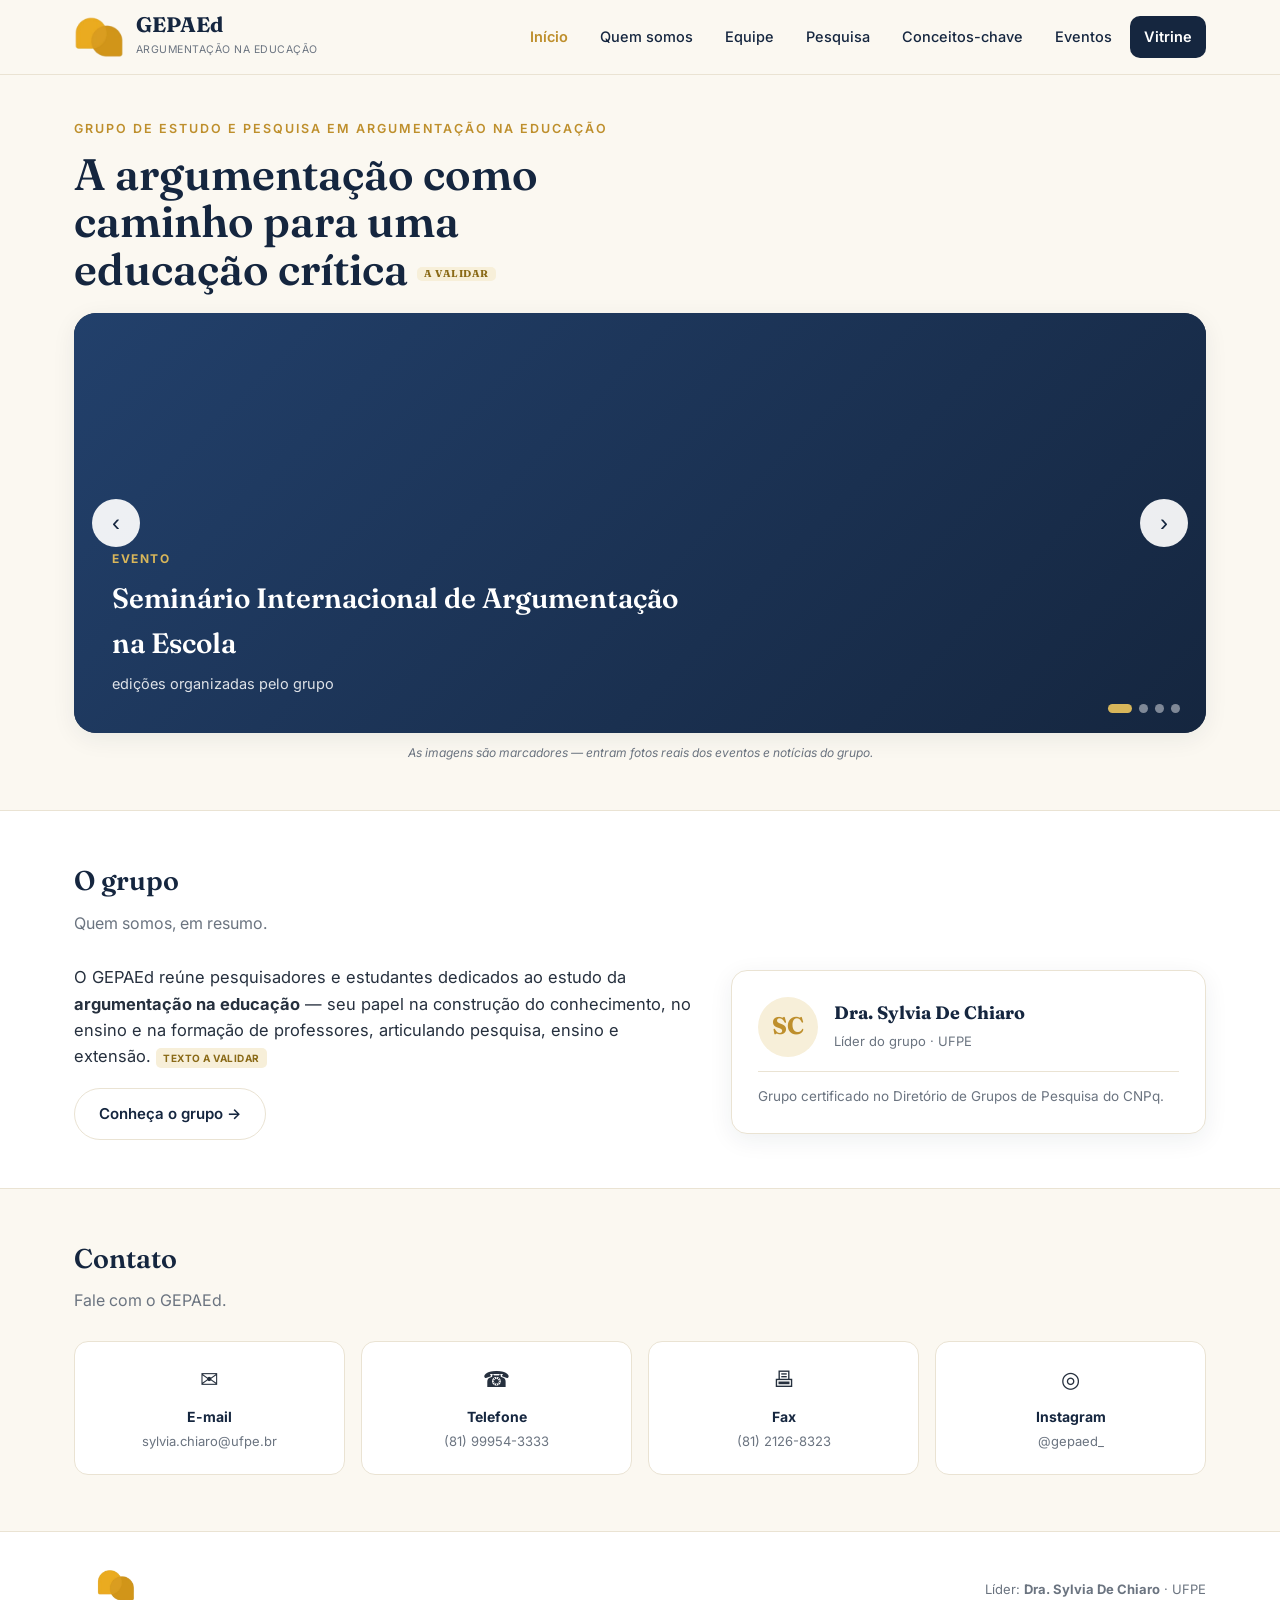
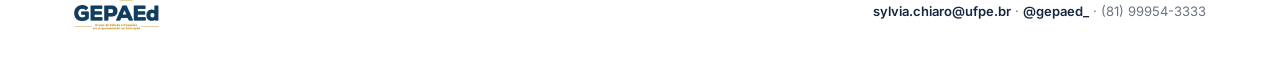
==== index.html @ bf3d7850 "Menu e textos: "Biblioteca" -> "Vitrine de Produções"" ====
<!DOCTYPE html>
<html lang="pt-BR">
<head>
<meta charset="utf-8"><meta name="viewport" content="width=device-width, initial-scale=1">
<title>GEPAEd — Grupo de Estudo e Pesquisa em Argumentação na Educação</title>
<link rel="preconnect" href="https://fonts.googleapis.com"><link rel="preconnect" href="https://fonts.gstatic.com" crossorigin>
<link href="https://fonts.googleapis.com/css2?family=Fraunces:opsz,wght@9..144,500;9..144,600;9..144,700&family=Inter:wght@400;500;600;700&display=swap" rel="stylesheet">
<link rel="stylesheet" href="styles.css">
</head>
<body>
<div id="site-nav"></div>

<section class="band" style="padding:40px 0 14px"><div class="wrap">
  <span class="eyebrow">Grupo de Estudo e Pesquisa em Argumentação na Educação</span>
  <h2 style="font-size:clamp(28px,4.4vw,44px);margin-top:10px;max-width:20ch;line-height:1.08">A argumentação como caminho para uma educação crítica <span class="tag-ph">a validar</span></h2>
</div></section>

<!-- CARROSSEL: fotos + notícias -->
<section class="band" style="padding-top:6px"><div class="wrap">
  <div class="car" id="car"><div class="track" id="track">
    <div class="slide"><div class="ph" style="background:linear-gradient(135deg,#22406B,#15263F)"></div>
      <div class="cap"><small>Evento</small><b>Seminário Internacional de Argumentação na Escola</b><em>edições organizadas pelo grupo</em></div></div>
    <div class="slide"><div class="ph" style="background:linear-gradient(135deg,#BE8F2C,#8a6a17)"></div>
      <div class="cap"><small>Notícia</small><b>Novas publicações do grupo em periódicos</b><em>veja na Vitrine de Produções</em></div></div>
    <div class="slide"><div class="ph" style="background:linear-gradient(135deg,#2E5A4F,#15263F)"></div>
      <div class="cap"><small>Extensão</small><b>Oficinas de argumentação em escolas parceiras</b><em>formação docente em ação</em></div></div>
    <div class="slide"><div class="ph" style="background:linear-gradient(135deg,#4A3B6B,#15263F)"></div>
      <div class="cap"><small>Evento</small><b>Congresso Nacional de Argumentação na Escola</b><em>mesas, comunicações e oficinas</em></div></div>
  </div>
    <button class="nav prev" onclick="go(-1)" aria-label="anterior">‹</button>
    <button class="nav next" onclick="go(1)" aria-label="próximo">›</button>
    <div class="dots" id="dots"></div>
  </div>
  <p class="ph-note">As imagens são marcadores — entram fotos reais dos eventos e notícias do grupo.</p>
</div></section>

<!-- INFORMAÇÕES DO GRUPO -->
<section class="band alt"><div class="wrap">
  <h2>O grupo</h2>
  <p class="sub">Quem somos, em resumo.</p>
  <div class="sobre">
    <div>
      <p style="color:var(--ink);font-size:16.5px">O GEPAEd reúne pesquisadores e estudantes dedicados ao estudo da <strong>argumentação na educação</strong> — seu papel na construção do conhecimento, no ensino e na formação de professores, articulando pesquisa, ensino e extensão. <span class="tag-ph">texto a validar</span></p>
      <p style="margin-top:18px"><a class="btn s" href="quem-somos.html">Conheça o grupo →</a></p>
    </div>
    <div class="lider">
      <div class="who"><div class="av">SC</div><div><h3>Dra. Sylvia De Chiaro</h3><span>Líder do grupo · UFPE</span></div></div>
      <p style="color:var(--muted);font-size:13.5px;margin-top:14px;border-top:1px solid var(--line);padding-top:14px">Grupo certificado no Diretório de Grupos de Pesquisa do CNPq.</p>
    </div>
  </div>
</div></section>

<!-- CONTATO -->
<section class="band"><div class="wrap">
  <h2>Contato</h2>
  <p class="sub">Fale com o GEPAEd.</p>
  <div class="contato">
    <a class="cbox" href="mailto:sylvia.chiaro@ufpe.br"><div class="ic">✉</div><b>E-mail</b><span>sylvia.chiaro@ufpe.br</span></a>
    <a class="cbox" href="tel:+5581999543333"><div class="ic">☎</div><b>Telefone</b><span>(81) 99954-3333</span></a>
    <div class="cbox"><div class="ic">🖶</div><b>Fax</b><span>(81) 2126-8323</span></div>
    <a class="cbox" href="https://instagram.com/gepaed_" target="_blank" rel="noopener"><div class="ic">◎</div><b>Instagram</b><span>@gepaed_</span></a>
  </div>
</div></section>

<div id="site-footer"></div>
<script src="common.js"></script>
<script>
let cur=0;const track=document.getElementById('track'),n=track.children.length,dots=document.getElementById('dots');
for(let i=0;i<n;i++){const d=document.createElement('button');d.className='dot'+(i?'':' on');d.onclick=()=>set(i);dots.appendChild(d);}
function set(i){cur=(i+n)%n;track.style.transform=`translateX(-${cur*100}%)`;[...dots.children].forEach((d,j)=>d.classList.toggle('on',j===cur));}
function go(d){set(cur+d);}
let t=setInterval(()=>go(1),5000);
const c=document.getElementById('car');
c.addEventListener('mouseenter',()=>clearInterval(t));
c.addEventListener('mouseleave',()=>t=setInterval(()=>go(1),5000));
// swipe por toque (mobile)
let sx=0;
track.addEventListener('touchstart',e=>sx=e.touches[0].clientX,{passive:true});
track.addEventListener('touchend',e=>{const dx=e.changedTouches[0].clientX-sx;if(Math.abs(dx)>40)go(dx<0?1:-1);},{passive:true});
</script>
</body>
</html>
---- styles.css ----
/* ===== Identidade GEPAEd — compartilhada por todas as páginas ===== */
:root{--bg:#FBF8F1;--navy:#15263F;--navy2:#22406B;--gold:#BE8F2C;--gold-2:#D8B65A;--gold-soft:#EFE0B6;--gold-bg:#F7EFD9;--ink:#26303E;--muted:#6B7480;--line:#EAE3D3;--card:#FFF;--shadow:0 6px 24px rgba(21,38,63,.07);--shadow-h:0 16px 44px rgba(21,38,63,.14);--r:16px}
*{box-sizing:border-box;margin:0;padding:0}html{scroll-behavior:smooth}
body{background:var(--bg);color:var(--ink);font-family:Inter,system-ui,sans-serif;line-height:1.6}
h1,h2,h3,h4,.serif{font-family:Fraunces,Georgia,serif}
a{color:inherit}
.wrap{max-width:1180px;margin:0 auto;padding:0 24px}
.eyebrow{color:var(--gold);font-weight:600;font-size:12.5px;letter-spacing:2px;text-transform:uppercase}
.tag-ph{display:inline-block;background:var(--gold-bg);color:#8a6a17;font-size:10px;font-weight:700;letter-spacing:.5px;border-radius:5px;padding:2px 7px;vertical-align:middle;text-transform:uppercase}

/* navbar */
.topbar{position:sticky;top:0;z-index:60;background:rgba(251,248,241,.9);backdrop-filter:blur(10px);border-bottom:1px solid var(--line)}
.topbar .wrap{display:flex;align-items:center;justify-content:space-between;height:74px}
.brand{display:flex;align-items:center;gap:12px;text-decoration:none}
.brand img{height:42px}
.brand b{font-family:Fraunces;font-weight:700;color:var(--navy);font-size:21px;display:block;line-height:1}
.brand small{font-size:10.5px;color:var(--muted);letter-spacing:.5px;text-transform:uppercase}
.menu{display:flex;gap:4px;align-items:center}
.menu a{color:var(--navy);text-decoration:none;font-size:14.5px;padding:9px 14px;border-radius:10px;transition:.18s;font-weight:500}
.menu a:hover{background:var(--gold-bg)}
.menu a.active{color:var(--gold);font-weight:600}
.menu a.cta{background:var(--navy);color:#fff;font-weight:600}.menu a.cta:hover{background:var(--navy2)}
.burger{display:none;background:none;border:0;font-size:26px;color:var(--navy);cursor:pointer;line-height:1;padding:6px}

/* page header (sub-páginas) */
.phead{padding:56px 0 8px;position:relative;overflow:hidden}
.phead::before{content:"";position:absolute;inset:0;background:radial-gradient(700px 300px at 88% -20%,rgba(216,182,90,.18),transparent 60%)}
.phead .wrap{position:relative}
.phead h1{font-size:clamp(30px,4.5vw,46px);color:var(--navy);font-weight:600;margin:10px 0 6px;letter-spacing:-.4px}
.phead p{color:var(--muted);font-size:17px;max-width:620px}
.crumb{font-size:13px;color:var(--muted)}.crumb a{color:var(--gold);text-decoration:none;font-weight:600}

/* bands / sections */
.band{padding:48px 0}.band.alt{background:var(--card);border-block:1px solid var(--line)}
.band h2{font-size:27px;font-weight:600;color:var(--navy)}
.band h2.center{text-align:center}
.band .sub{color:var(--muted);margin:8px 0 28px;max-width:640px}
.band .sub.center{text-align:center;margin-inline:auto}

/* grids + cards */
.grid{display:grid;gap:18px}.g4{grid-template-columns:repeat(4,1fr)}.g3{grid-template-columns:repeat(3,1fr)}.g2{grid-template-columns:repeat(2,1fr)}
.card{background:var(--card);border:1px solid var(--line);border-radius:var(--r);padding:24px;transition:.2s}
.band.alt .card{background:var(--bg)}
.card:hover{transform:translateY(-4px);box-shadow:var(--shadow-h);border-color:var(--gold-2)}
.card .ic{width:46px;height:46px;border-radius:12px;background:var(--gold-bg);color:var(--gold);display:grid;place-items:center;margin-bottom:14px;font-size:22px}
.card h3{color:var(--navy);font-size:18px;margin-bottom:6px}.card p{color:var(--muted);font-size:14px}
.card.link{cursor:pointer;text-decoration:none;display:block}

.btn{display:inline-flex;align-items:center;gap:8px;text-decoration:none;font-weight:600;font-size:15px;padding:13px 24px;border-radius:999px;transition:.2s;cursor:pointer;border:0}
.btn.p{background:var(--navy);color:#fff}.btn.p:hover{background:var(--gold);color:var(--navy)}
.btn.s{background:transparent;color:var(--navy);border:1.5px solid var(--line)}.btn.s:hover{border-color:var(--gold-2);background:var(--card)}
.center{text-align:center}

/* carousel */
.car{position:relative;border-radius:22px;overflow:hidden;box-shadow:var(--shadow);background:var(--navy)}
.car .track{display:flex;transition:transform .55s cubic-bezier(.4,0,.2,1)}
.slide{min-width:100%;height:420px;position:relative;display:flex;align-items:flex-end;padding:38px;color:#fff}
.slide .ph{position:absolute;inset:0;z-index:0}
.slide .cap{position:relative;z-index:1;max-width:60ch}
.slide .cap small{display:block;color:var(--gold-2);font-weight:700;font-size:12px;letter-spacing:1.5px;text-transform:uppercase;margin-bottom:8px}
.slide .cap b{font-family:Fraunces;font-size:28px;font-weight:600;display:block}
.slide .cap em{font-style:normal;opacity:.85;font-size:14.5px;display:block;margin-top:6px}
.car .nav{position:absolute;top:50%;transform:translateY(-50%);width:48px;height:48px;border-radius:50%;border:0;background:rgba(255,255,255,.92);color:var(--navy);font-size:24px;cursor:pointer;z-index:2;display:grid;place-items:center;transition:.18s}
.car .nav:hover{background:var(--gold-2)}.car .prev{left:18px}.car .next{right:18px}
.car .dots{position:absolute;bottom:20px;right:26px;display:flex;gap:7px;z-index:2}
.car .dot{width:9px;height:9px;border-radius:50%;background:rgba(255,255,255,.45);border:0;cursor:pointer;transition:.2s}
.car .dot.on{background:var(--gold-2);width:24px;border-radius:5px}
.ph-note{text-align:center;font-size:12px;color:var(--muted);margin-top:10px;font-style:italic}

/* sobre / contato (home) */
.sobre{display:grid;grid-template-columns:1.3fr 1fr;gap:40px;align-items:center}
.sobre .lider{background:var(--card);border:1px solid var(--line);border-radius:var(--r);padding:26px;box-shadow:var(--shadow)}
.sobre .lider .who{display:flex;align-items:center;gap:16px}
.sobre .lider .av{width:60px;height:60px;border-radius:50%;background:var(--gold-bg);color:var(--gold);display:grid;place-items:center;font-family:Fraunces;font-weight:700;font-size:24px}
.sobre .lider h3{color:var(--navy);font-size:18px}.sobre .lider span{color:var(--muted);font-size:13px}
.contato{display:grid;grid-template-columns:repeat(4,1fr);gap:16px}
.cbox{background:var(--card);border:1px solid var(--line);border-radius:14px;padding:20px;text-align:center;text-decoration:none;display:block;transition:.2s}
.cbox:hover{border-color:var(--gold-2);transform:translateY(-3px);box-shadow:var(--shadow-h)}
.cbox .ic{font-size:22px;margin-bottom:8px}.cbox b{display:block;color:var(--navy);font-size:14px}.cbox span{color:var(--muted);font-size:13px;word-break:break-word}

/* pub mini */
.pub{background:var(--card);border:1px solid var(--line);border-radius:14px;padding:18px;text-decoration:none;display:flex;flex-direction:column;transition:.2s}
.pub:hover{box-shadow:var(--shadow-h);border-color:var(--gold-soft);transform:translateY(-3px)}
.pub .top{display:flex;justify-content:space-between;font-size:12px;color:var(--muted);margin-bottom:8px}
.pub .q{font-weight:700;color:var(--navy)}
.pub h4{font-family:Inter;font-size:14.5px;color:var(--navy);font-weight:600;line-height:1.35;margin-bottom:8px}
.pub .au{font-size:12.5px;color:var(--muted);margin-top:auto}

.kchips{display:flex;flex-wrap:wrap;gap:12px}
.kchip{background:var(--card);border:1px solid var(--line);border-radius:14px;padding:16px 20px;color:var(--navy);font-weight:600;transition:.2s;cursor:default}
.kchip:hover{border-color:var(--gold-2);box-shadow:var(--shadow)}
.kchip small{display:block;color:var(--muted);font-weight:400;font-size:12.5px;margin-top:4px;max-width:30ch}

/* membros */
.members{display:grid;grid-template-columns:repeat(auto-fill,minmax(280px,1fr));gap:18px}
.member{background:var(--card);border:1px solid var(--line);border-radius:var(--r);padding:22px;box-shadow:var(--shadow);transition:.2s;display:flex;flex-direction:column}
.band.alt .member{background:var(--bg)}
.member:hover{box-shadow:var(--shadow-h);border-color:var(--gold-2);transform:translateY(-3px)}
.member .who{display:flex;align-items:center;gap:14px;margin-bottom:14px}
.member .av{width:54px;height:54px;border-radius:50%;background:var(--gold-bg);color:var(--gold);display:grid;place-items:center;font-family:Fraunces;font-weight:700;font-size:19px;flex:none}
.member h3{color:var(--navy);font-size:16px;line-height:1.25}
.member .role{font-size:12.5px;color:var(--muted);margin-top:2px}
.member .badge{display:inline-block;background:var(--navy);color:var(--gold-2);font-size:9.5px;font-weight:700;letter-spacing:.5px;text-transform:uppercase;border-radius:5px;padding:2px 7px;margin-left:6px;vertical-align:middle}
.member .lat{margin-top:auto;align-self:flex-start;font-size:13px;font-weight:600;color:var(--navy);text-decoration:none;border:1px solid var(--line);border-radius:9px;padding:8px 14px;transition:.18s}
.member .lat:hover{border-color:var(--gold-2);background:var(--gold-bg)}
.member .nolat{margin-top:auto;font-size:12.5px;color:var(--muted)}

/* footer */
footer{border-top:1px solid var(--line);padding:38px 0;margin-top:8px;background:var(--card)}
footer .wrap{display:flex;justify-content:space-between;align-items:center;flex-wrap:wrap;gap:18px}
footer img{height:60px}
footer .fr{color:var(--muted);font-size:13px;text-align:right;line-height:1.7}
footer .fr a{color:var(--navy);text-decoration:none;font-weight:600}

@media(max-width:880px){
  .burger{display:grid;place-items:center}
  .menu{position:fixed;top:74px;left:0;right:0;flex-direction:column;align-items:stretch;background:var(--bg);border-bottom:1px solid var(--line);padding:10px 16px 18px;gap:2px;display:none;box-shadow:var(--shadow);z-index:59}
  .menu.open{display:flex}
  .menu a{padding:13px 14px;border-radius:10px;font-size:16px}
  .menu a.cta{text-align:center;margin-top:8px}
  .g4,.g3{grid-template-columns:repeat(2,1fr)}.g2,.sobre{grid-template-columns:1fr}
  .contato{grid-template-columns:repeat(2,1fr)}.slide{height:300px}
  .phead h1{font-size:30px}
  footer .wrap{flex-direction:column;align-items:flex-start}footer .fr{text-align:left}
}
@media(max-width:520px){
  .g4,.g3,.contato{grid-template-columns:1fr}
  .slide{height:260px;padding:24px}.slide .cap b{font-size:21px}
}
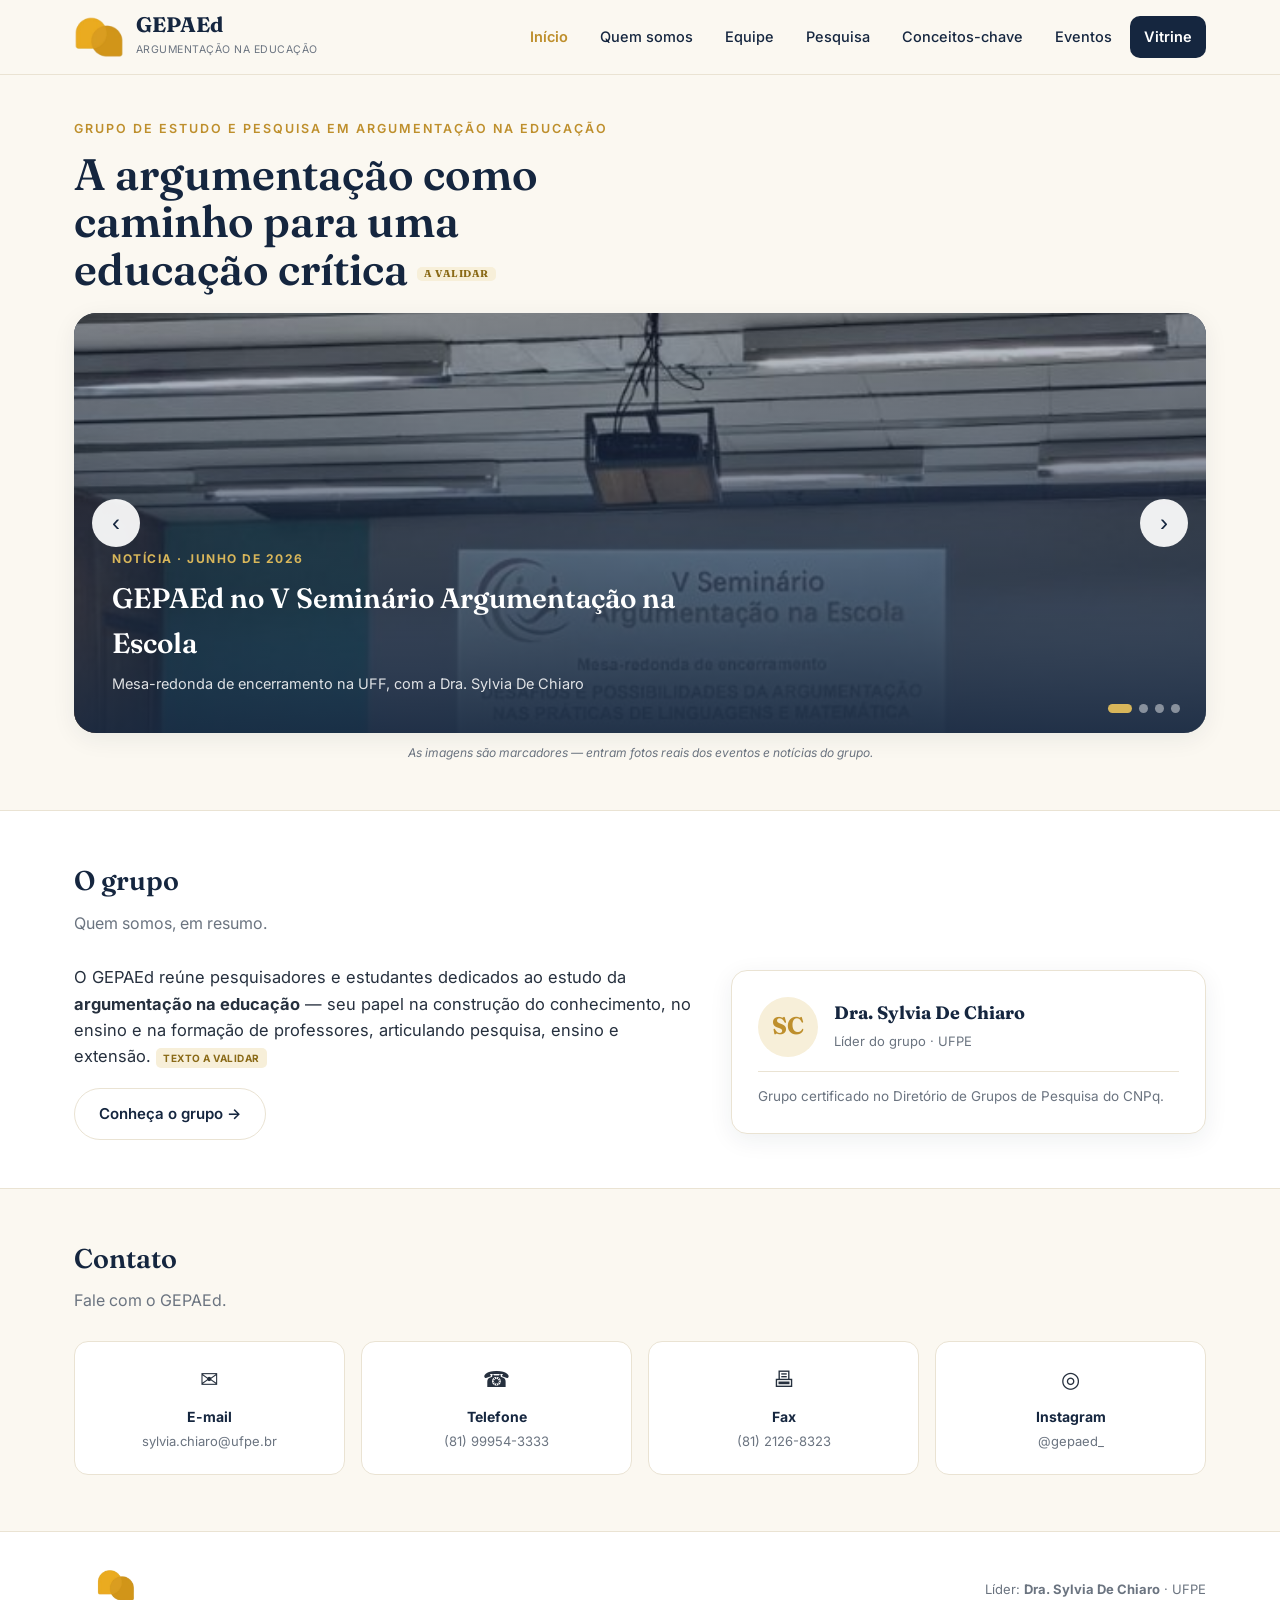
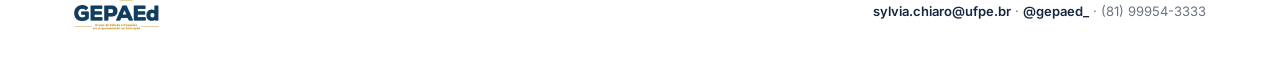
==== commit 46c3a542: "Notícias: V Seminário (foto real) e SEDiAr 2027; carrossel e página de Eventos com notícias" ====
--- a/index.html
+++ b/index.html
@@ -18,10 +18,10 @@
 <!-- CARROSSEL: fotos + notícias -->
 <section class="band" style="padding-top:6px"><div class="wrap">
   <div class="car" id="car"><div class="track" id="track">
-    <div class="slide"><div class="ph" style="background:linear-gradient(135deg,#22406B,#15263F)"></div>
-      <div class="cap"><small>Evento</small><b>Seminário Internacional de Argumentação na Escola</b><em>edições organizadas pelo grupo</em></div></div>
+    <div class="slide"><div class="ph" style="background:linear-gradient(to top,rgba(21,38,63,.92),rgba(21,38,63,.25)),url('img/noticia_vseminario.jpg') center/cover"></div>
+      <div class="cap"><small>Notícia · Junho de 2026</small><b>GEPAEd no V Seminário Argumentação na Escola</b><em>Mesa-redonda de encerramento na UFF, com a Dra. Sylvia De Chiaro</em></div></div>
     <div class="slide"><div class="ph" style="background:linear-gradient(135deg,#BE8F2C,#8a6a17)"></div>
-      <div class="cap"><small>Notícia</small><b>Novas publicações do grupo em periódicos</b><em>veja na Vitrine de Produções</em></div></div>
+      <div class="cap"><small>Notícia · 2027</small><b>Recife sediará o SEDiAr 2027</b><em>7ª edição do Seminário Internacional de Estudos sobre Discurso e Argumentação</em></div></div>
     <div class="slide"><div class="ph" style="background:linear-gradient(135deg,#2E5A4F,#15263F)"></div>
       <div class="cap"><small>Extensão</small><b>Oficinas de argumentação em escolas parceiras</b><em>formação docente em ação</em></div></div>
     <div class="slide"><div class="ph" style="background:linear-gradient(135deg,#4A3B6B,#15263F)"></div>
--- a/styles.css
+++ b/styles.css
@@ -105,6 +105,20 @@
 .member .lat:hover{border-color:var(--gold-2);background:var(--gold-bg)}
 .member .nolat{margin-top:auto;font-size:12.5px;color:var(--muted)}
 
+/* notícias */
+.newsgrid{display:grid;grid-template-columns:repeat(auto-fill,minmax(320px,1fr));gap:22px}
+.newscard{background:var(--card);border:1px solid var(--line);border-radius:var(--r);overflow:hidden;box-shadow:var(--shadow);transition:.2s;display:flex;flex-direction:column}
+.band.alt .newscard{background:var(--bg)}
+.newscard:hover{box-shadow:var(--shadow-h);border-color:var(--gold-2);transform:translateY(-3px)}
+.newscard .img{height:210px;background-size:cover;background-position:center;background-color:var(--navy)}
+.newscard .body{padding:22px;display:flex;flex-direction:column;flex:1}
+.newscard .date{font-size:12px;color:var(--gold);font-weight:700;letter-spacing:.5px;text-transform:uppercase;margin-bottom:8px}
+.newscard h3{color:var(--navy);font-size:18px;line-height:1.3;margin-bottom:10px}
+.newscard p{color:var(--ink);font-size:14px;margin-bottom:14px}
+.newscard .links{margin-top:auto;display:flex;gap:10px;flex-wrap:wrap}
+.newscard .links a{font-size:13px;font-weight:600;color:var(--navy);text-decoration:none;border:1px solid var(--line);border-radius:9px;padding:7px 13px;transition:.18s}
+.newscard .links a:hover{border-color:var(--gold-2);background:var(--gold-bg)}
+
 /* footer */
 footer{border-top:1px solid var(--line);padding:38px 0;margin-top:8px;background:var(--card)}
 footer .wrap{display:flex;justify-content:space-between;align-items:center;flex-wrap:wrap;gap:18px}
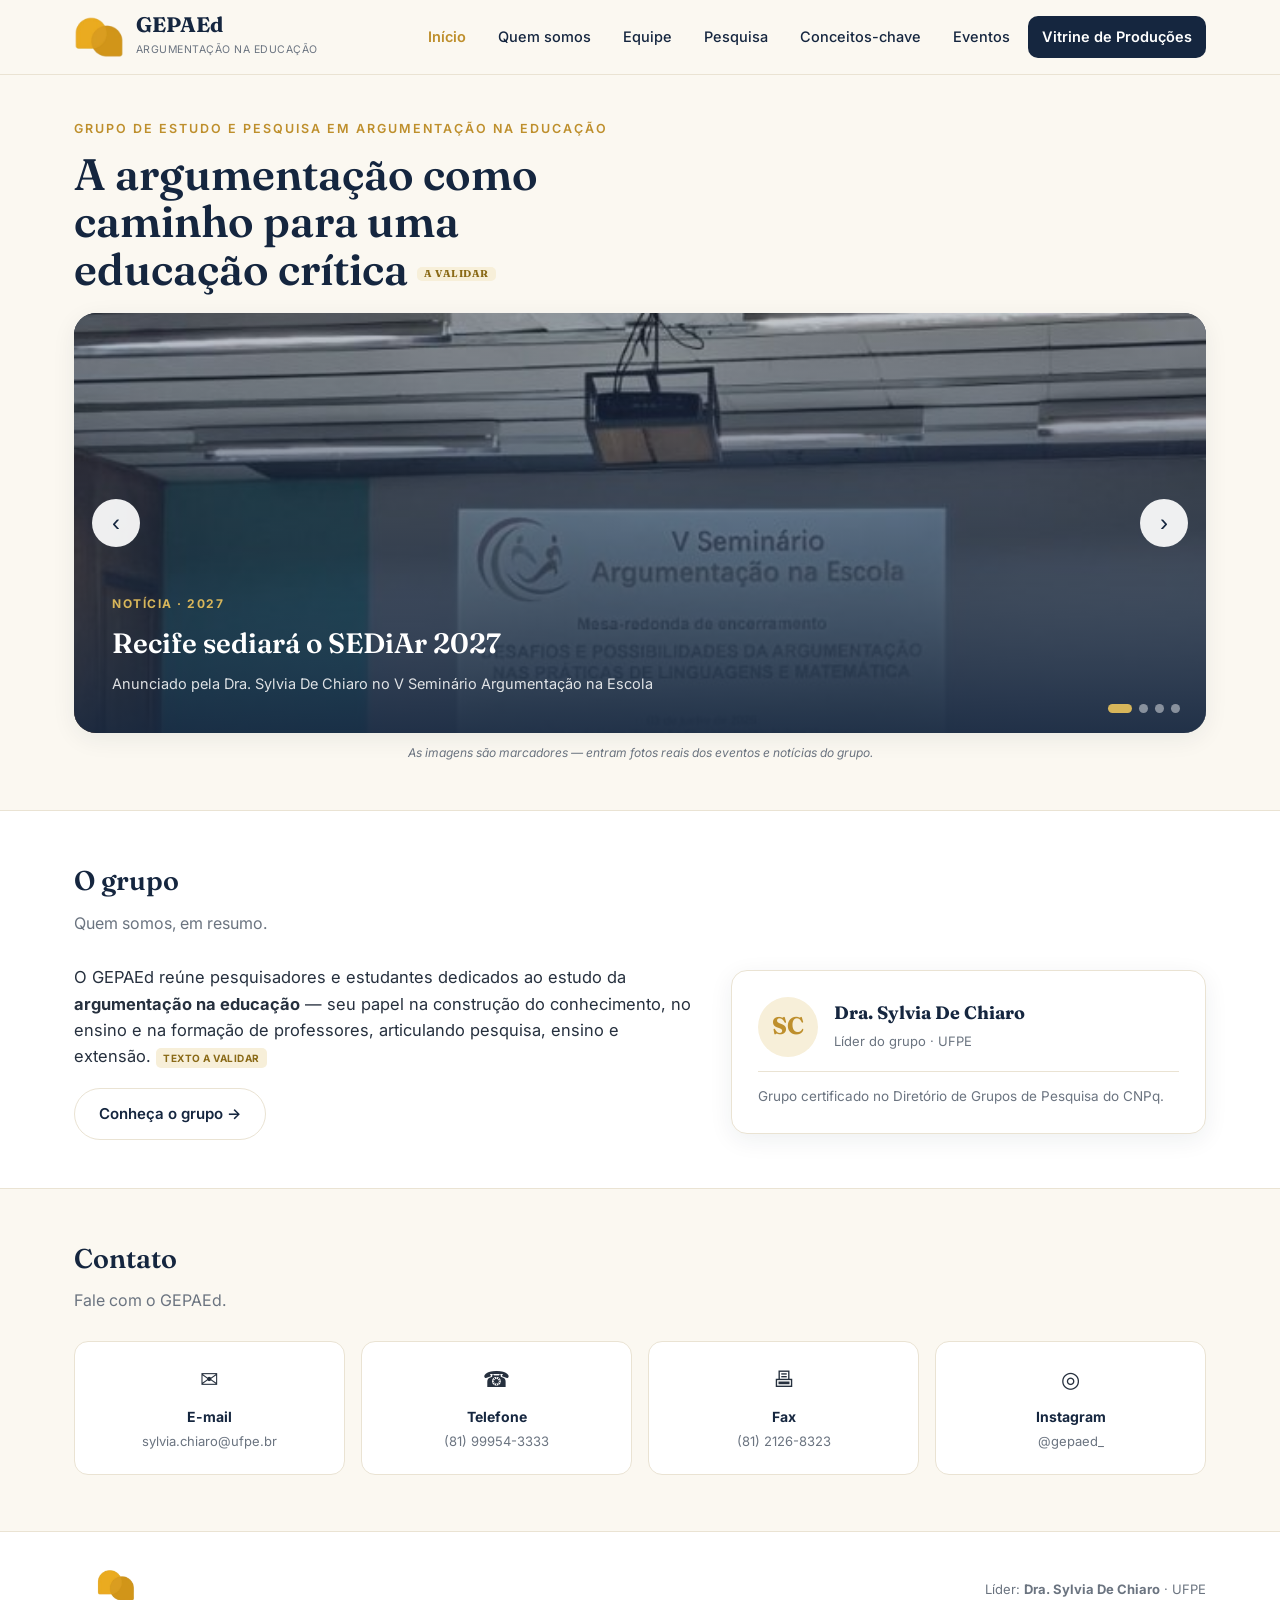
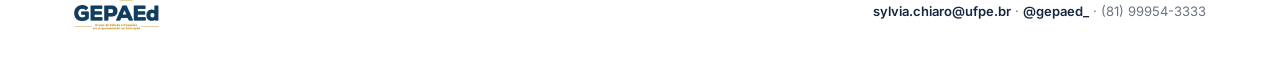
==== commit 15e37c94: "Menu 'Vitrine de Produções'; foto da Sylvia na notícia do SEDiAr; embed do Instagram na notícia do V" ====
--- a/index.html
+++ b/index.html
@@ -18,10 +18,10 @@
 <!-- CARROSSEL: fotos + notícias -->
 <section class="band" style="padding-top:6px"><div class="wrap">
   <div class="car" id="car"><div class="track" id="track">
-    <div class="slide"><div class="ph" style="background:linear-gradient(to top,rgba(21,38,63,.92),rgba(21,38,63,.25)),url('img/noticia_vseminario.jpg') center/cover"></div>
-      <div class="cap"><small>Notícia · Junho de 2026</small><b>GEPAEd no V Seminário Argumentação na Escola</b><em>Mesa-redonda de encerramento na UFF, com a Dra. Sylvia De Chiaro</em></div></div>
-    <div class="slide"><div class="ph" style="background:linear-gradient(135deg,#BE8F2C,#8a6a17)"></div>
-      <div class="cap"><small>Notícia · 2027</small><b>Recife sediará o SEDiAr 2027</b><em>7ª edição do Seminário Internacional de Estudos sobre Discurso e Argumentação</em></div></div>
+    <div class="slide"><div class="ph" style="background:linear-gradient(to top,rgba(21,38,63,.92),rgba(21,38,63,.25)),url('img/sediar_2027.jpg') center 52%/cover"></div>
+      <div class="cap"><small>Notícia · 2027</small><b>Recife sediará o SEDiAr 2027</b><em>Anunciado pela Dra. Sylvia De Chiaro no V Seminário Argumentação na Escola</em></div></div>
+    <div class="slide"><div class="ph" style="background:linear-gradient(135deg,#22406B,#15263F)"></div>
+      <div class="cap"><small>Notícia · Junho de 2026</small><b>GEPAEd no V Seminário Argumentação na Escola</b><em>Mesa-redonda de encerramento na UFF</em></div></div>
     <div class="slide"><div class="ph" style="background:linear-gradient(135deg,#2E5A4F,#15263F)"></div>
       <div class="cap"><small>Extensão</small><b>Oficinas de argumentação em escolas parceiras</b><em>formação docente em ação</em></div></div>
     <div class="slide"><div class="ph" style="background:linear-gradient(135deg,#4A3B6B,#15263F)"></div>
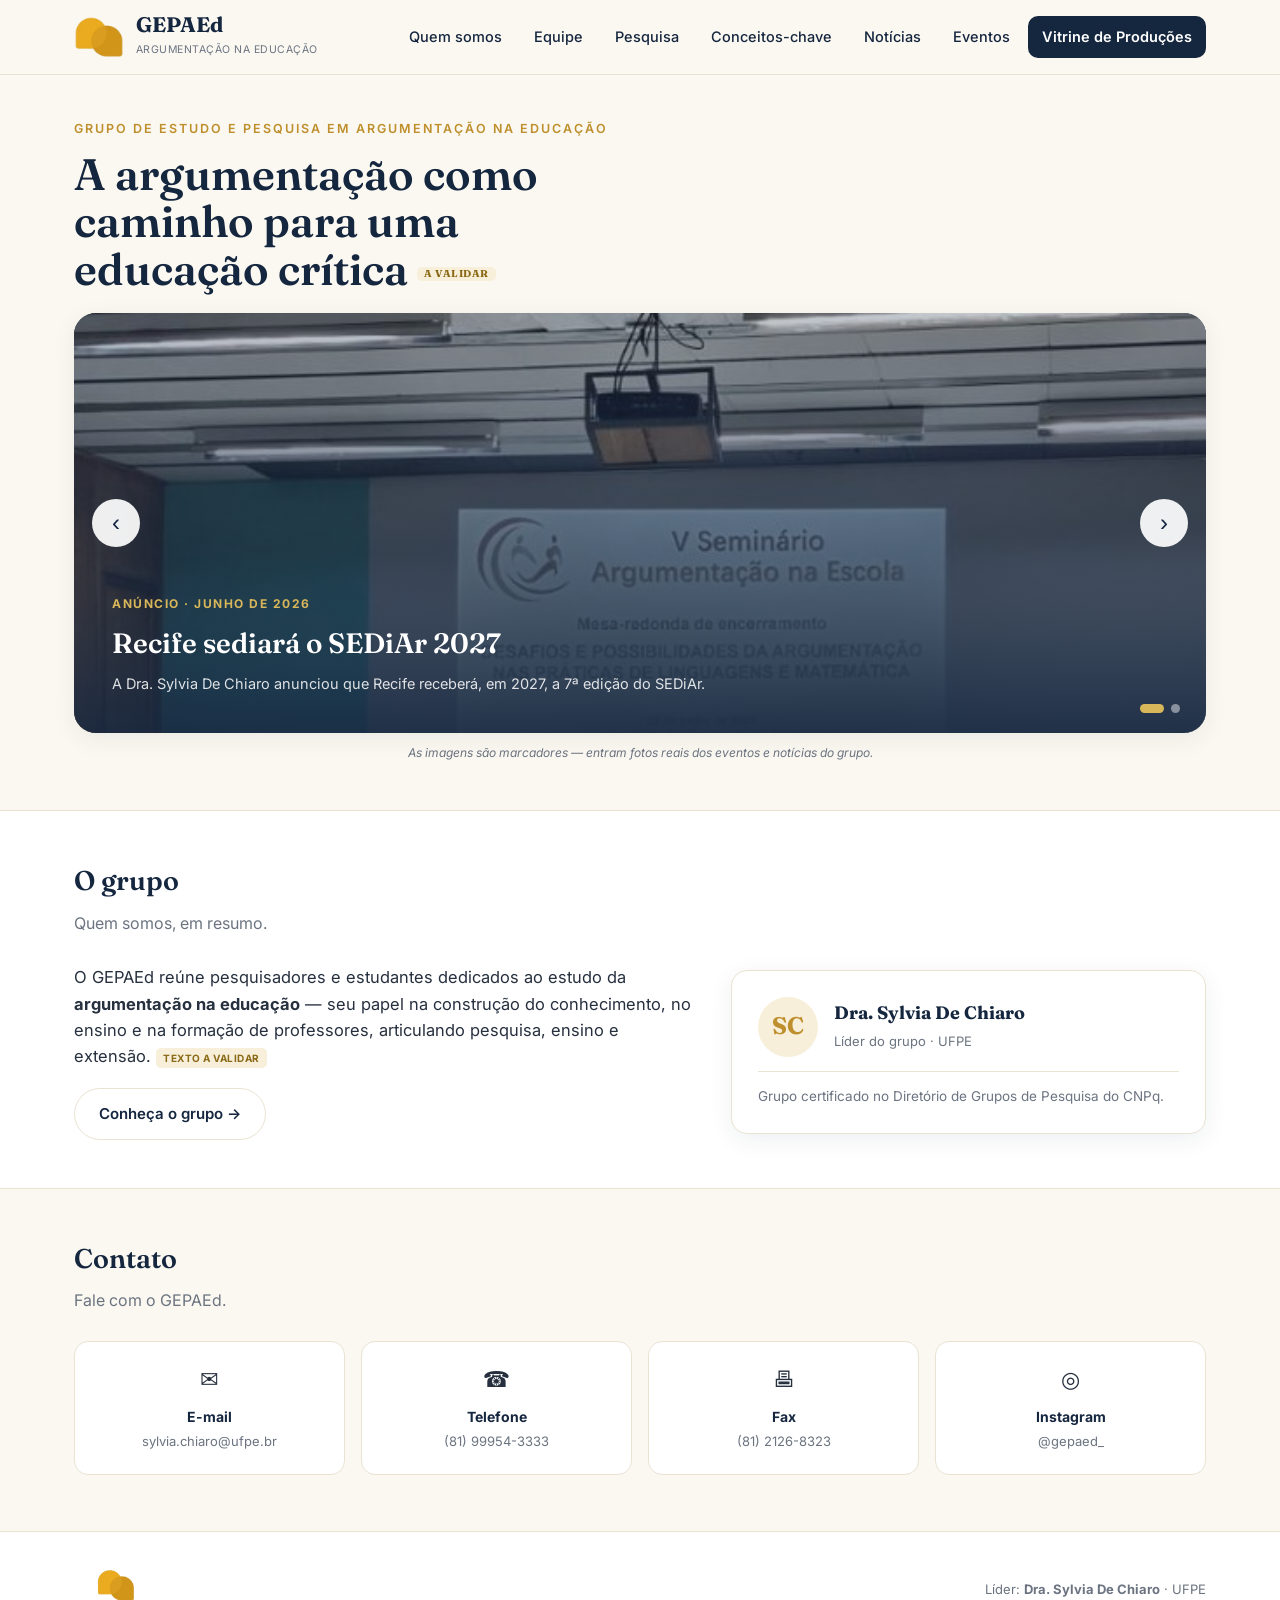
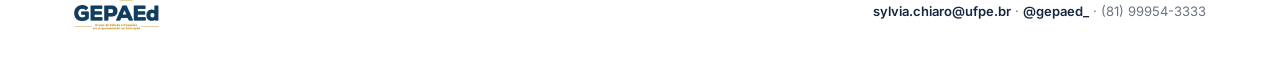
==== commit ee5db1f8: "Sistema de Notícias: página por notícia, listagem, carrossel clicável, menu Notícias; Eventos separa" ====
--- a/index.html
+++ b/index.html
@@ -17,16 +17,7 @@
 
 <!-- CARROSSEL: fotos + notícias -->
 <section class="band" style="padding-top:6px"><div class="wrap">
-  <div class="car" id="car"><div class="track" id="track">
-    <div class="slide"><div class="ph" style="background:linear-gradient(to top,rgba(21,38,63,.92),rgba(21,38,63,.25)),url('img/sediar_2027.jpg') center 52%/cover"></div>
-      <div class="cap"><small>Notícia · 2027</small><b>Recife sediará o SEDiAr 2027</b><em>Anunciado pela Dra. Sylvia De Chiaro no V Seminário Argumentação na Escola</em></div></div>
-    <div class="slide"><div class="ph" style="background:linear-gradient(135deg,#22406B,#15263F)"></div>
-      <div class="cap"><small>Notícia · Junho de 2026</small><b>GEPAEd no V Seminário Argumentação na Escola</b><em>Mesa-redonda de encerramento na UFF</em></div></div>
-    <div class="slide"><div class="ph" style="background:linear-gradient(135deg,#2E5A4F,#15263F)"></div>
-      <div class="cap"><small>Extensão</small><b>Oficinas de argumentação em escolas parceiras</b><em>formação docente em ação</em></div></div>
-    <div class="slide"><div class="ph" style="background:linear-gradient(135deg,#4A3B6B,#15263F)"></div>
-      <div class="cap"><small>Evento</small><b>Congresso Nacional de Argumentação na Escola</b><em>mesas, comunicações e oficinas</em></div></div>
-  </div>
+  <div class="car" id="car"><div class="track" id="track"></div>
     <button class="nav prev" onclick="go(-1)" aria-label="anterior">‹</button>
     <button class="nav next" onclick="go(1)" aria-label="próximo">›</button>
     <div class="dots" id="dots"></div>
@@ -63,17 +54,27 @@
 </div></section>
 
 <div id="site-footer"></div>
+<script src="noticias.js"></script>
 <script src="common.js"></script>
 <script>
-let cur=0;const track=document.getElementById('track'),n=track.children.length,dots=document.getElementById('dots');
-for(let i=0;i<n;i++){const d=document.createElement('button');d.className='dot'+(i?'':' on');d.onclick=()=>set(i);dots.appendChild(d);}
+const cor=window.GEPAED_CAT_COR||{};
+const track=document.getElementById('track');
+track.innerHTML=(window.GEPAED_NOTICIAS||[]).map(nt=>{
+  const bg=nt.capa
+    ? `linear-gradient(to top,rgba(21,38,63,.92),rgba(21,38,63,.25)),url('${nt.capa}') ${nt.capaPos||'center'}/cover`
+    : (cor[nt.categoria]||cor.default);
+  return `<a class="slide" href="noticia.html?id=${nt.id}">
+    <div class="ph" style="background:${bg}"></div>
+    <div class="cap"><small>${nt.categoria||'Notícia'} · ${nt.dataLabel||''}</small><b>${nt.titulo}</b><em>${nt.resumo||''}</em></div></a>`;
+}).join("");
+const n=track.children.length,dots=document.getElementById('dots');let cur=0;
+for(let i=0;i<n;i++){const d=document.createElement('button');d.className='dot'+(i?'':' on');d.onclick=(e)=>{e.preventDefault();set(i);};dots.appendChild(d);}
 function set(i){cur=(i+n)%n;track.style.transform=`translateX(-${cur*100}%)`;[...dots.children].forEach((d,j)=>d.classList.toggle('on',j===cur));}
 function go(d){set(cur+d);}
-let t=setInterval(()=>go(1),5000);
+let t=n>1?setInterval(()=>go(1),5000):null;
 const c=document.getElementById('car');
 c.addEventListener('mouseenter',()=>clearInterval(t));
-c.addEventListener('mouseleave',()=>t=setInterval(()=>go(1),5000));
-// swipe por toque (mobile)
+c.addEventListener('mouseleave',()=>{if(n>1)t=setInterval(()=>go(1),5000);});
 let sx=0;
 track.addEventListener('touchstart',e=>sx=e.touches[0].clientX,{passive:true});
 track.addEventListener('touchend',e=>{const dx=e.changedTouches[0].clientX-sx;if(Math.abs(dx)>40)go(dx<0?1:-1);},{passive:true});
--- a/styles.css
+++ b/styles.css
@@ -54,7 +54,7 @@
 /* carousel */
 .car{position:relative;border-radius:22px;overflow:hidden;box-shadow:var(--shadow);background:var(--navy)}
 .car .track{display:flex;transition:transform .55s cubic-bezier(.4,0,.2,1)}
-.slide{min-width:100%;height:420px;position:relative;display:flex;align-items:flex-end;padding:38px;color:#fff}
+.slide{min-width:100%;height:420px;position:relative;display:flex;align-items:flex-end;padding:38px;color:#fff;text-decoration:none}
 .slide .ph{position:absolute;inset:0;z-index:0}
 .slide .cap{position:relative;z-index:1;max-width:60ch}
 .slide .cap small{display:block;color:var(--gold-2);font-weight:700;font-size:12px;letter-spacing:1.5px;text-transform:uppercase;margin-bottom:8px}
@@ -107,7 +107,7 @@
 
 /* notícias */
 .newsgrid{display:grid;grid-template-columns:repeat(auto-fill,minmax(320px,1fr));gap:22px}
-.newscard{background:var(--card);border:1px solid var(--line);border-radius:var(--r);overflow:hidden;box-shadow:var(--shadow);transition:.2s;display:flex;flex-direction:column}
+.newscard{background:var(--card);border:1px solid var(--line);border-radius:var(--r);overflow:hidden;box-shadow:var(--shadow);transition:.2s;display:flex;flex-direction:column;text-decoration:none;color:inherit}
 .band.alt .newscard{background:var(--bg)}
 .newscard:hover{box-shadow:var(--shadow-h);border-color:var(--gold-2);transform:translateY(-3px)}
 .newscard .img{height:210px;background-size:cover;background-position:center;background-color:var(--navy)}
@@ -118,6 +118,21 @@
 .newscard .links{margin-top:auto;display:flex;gap:10px;flex-wrap:wrap}
 .newscard .links a{font-size:13px;font-weight:600;color:var(--navy);text-decoration:none;border:1px solid var(--line);border-radius:9px;padding:7px 13px;transition:.18s}
 .newscard .links a:hover{border-color:var(--gold-2);background:var(--gold-bg)}
+
+/* selo de categoria + página de notícia */
+.catbadge{display:inline-block;background:var(--navy);color:var(--gold-2);font-size:11px;font-weight:700;letter-spacing:.5px;text-transform:uppercase;border-radius:6px;padding:3px 10px}
+.newscard .body .catbadge{margin-bottom:10px;align-self:flex-start}
+.nhero{position:relative;min-height:340px;display:flex;align-items:flex-end;background-size:cover;background-position:center;background-color:var(--navy);color:#fff}
+.nhero::after{content:"";position:absolute;inset:0;background:linear-gradient(to top,rgba(21,38,63,.92),rgba(21,38,63,.3))}
+.nhero .inner{position:relative;z-index:1;padding:40px 24px;max-width:1180px;margin:0 auto;width:100%}
+.nhero .catbadge{background:var(--gold-2);color:var(--navy)}
+.nhero h1{font-size:clamp(28px,4.5vw,44px);font-weight:600;margin:14px 0 6px;max-width:22ch}
+.nhero .meta{opacity:.92;font-size:14px}
+.nbody{max-width:760px;margin:0 auto;padding:40px 24px 10px}
+.nbody p{font-size:17px;color:var(--ink);margin-bottom:18px;line-height:1.75}
+.nbody .linksrow{display:flex;gap:12px;flex-wrap:wrap;margin:24px 0}
+.nbody .ig{max-width:540px;margin:18px auto}
+.backlink{display:inline-block;color:var(--gold);font-weight:600;text-decoration:none;font-size:14px}
 
 /* footer */
 footer{border-top:1px solid var(--line);padding:38px 0;margin-top:8px;background:var(--card)}
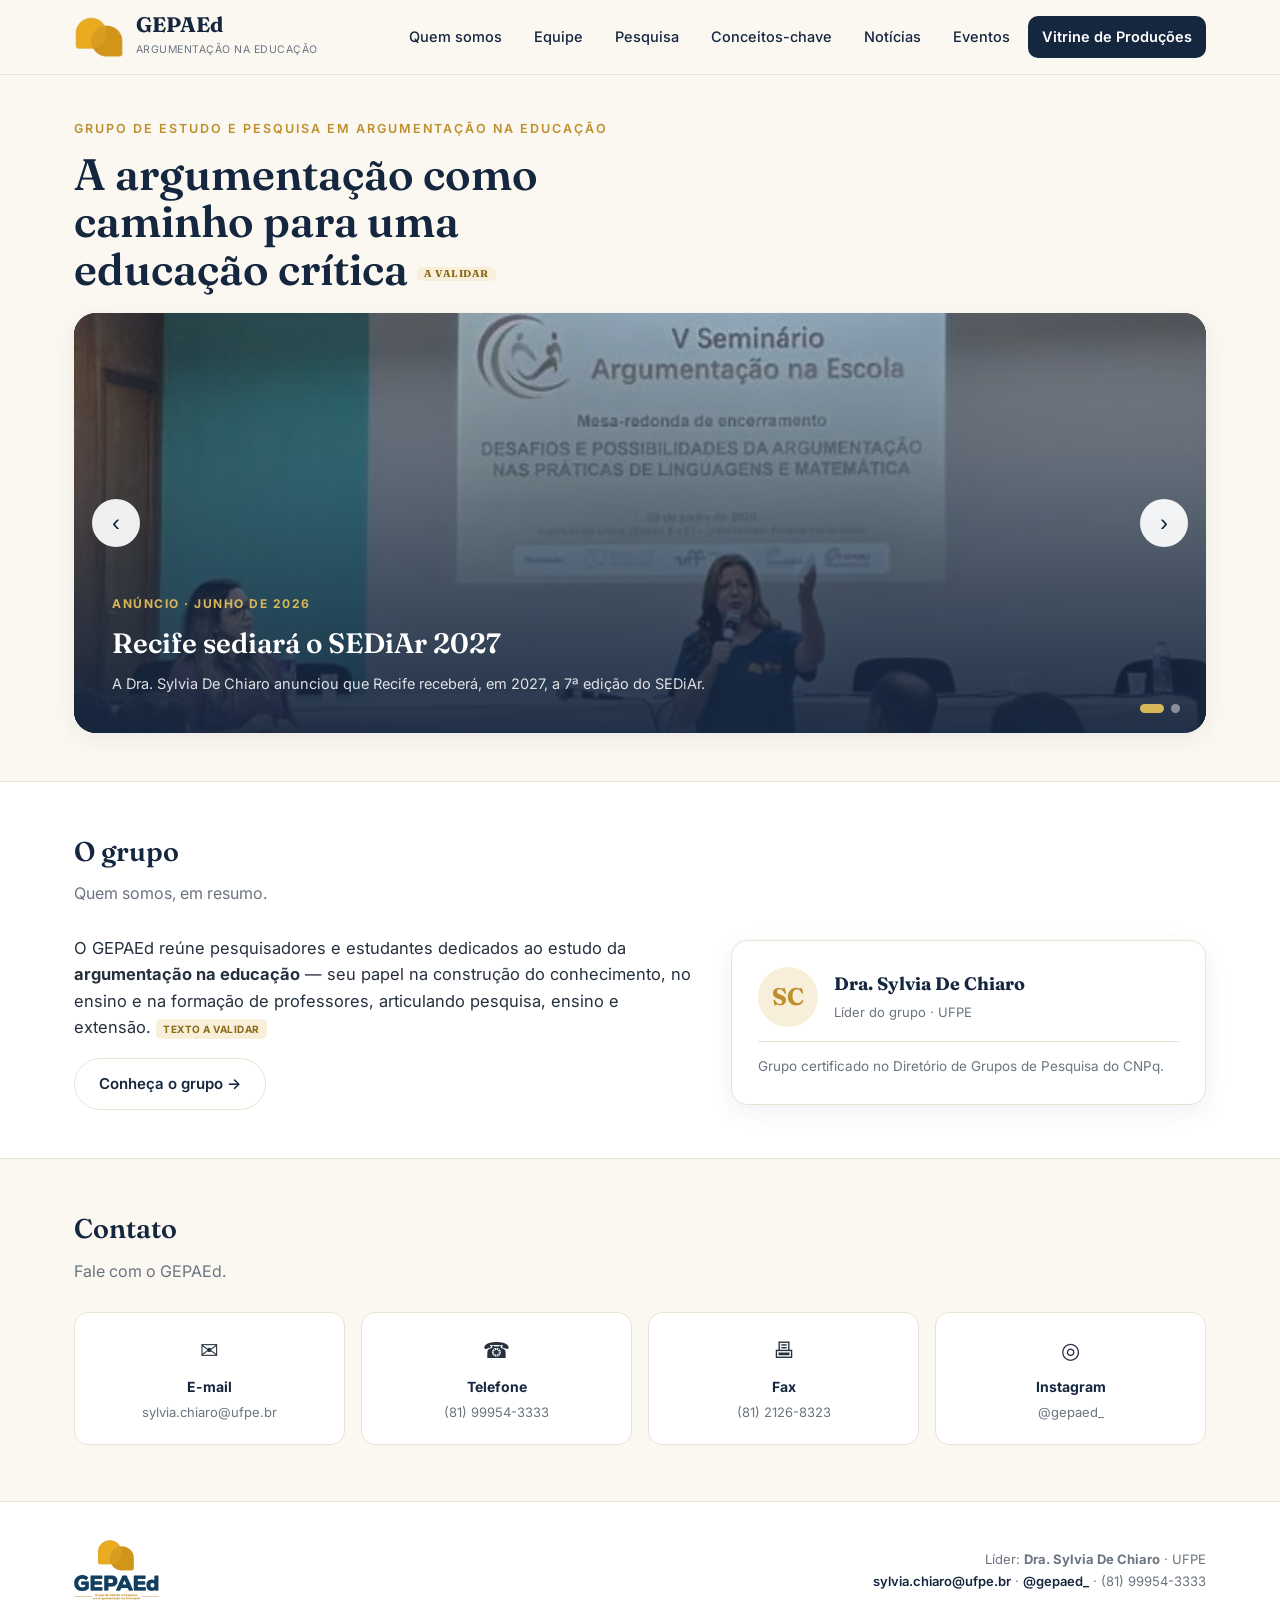
==== commit ec29483a: "Remove nota de placeholder abaixo do carrossel (já há fotos reais)" ====
--- a/index.html
+++ b/index.html
@@ -22,7 +22,6 @@
     <button class="nav next" onclick="go(1)" aria-label="próximo">›</button>
     <div class="dots" id="dots"></div>
   </div>
-  <p class="ph-note">As imagens são marcadores — entram fotos reais dos eventos e notícias do grupo.</p>
 </div></section>
 
 <!-- INFORMAÇÕES DO GRUPO -->
--- a/styles.css
+++ b/styles.css
@@ -129,6 +129,8 @@
 .nhero h1{font-size:clamp(28px,4.5vw,44px);font-weight:600;margin:14px 0 6px;max-width:22ch}
 .nhero .meta{opacity:.92;font-size:14px}
 .nbody{max-width:760px;margin:0 auto;padding:40px 24px 10px}
+.ncapa{width:100%;height:auto;border-radius:16px;margin:0 0 26px;display:block;box-shadow:var(--shadow)}
+.ncapa.crop{height:440px;background-size:cover;background-color:var(--navy)}
 .nbody p{font-size:17px;color:var(--ink);margin-bottom:18px;line-height:1.75}
 .nbody .linksrow{display:flex;gap:12px;flex-wrap:wrap;margin:24px 0}
 .nbody .ig{max-width:540px;margin:18px auto}
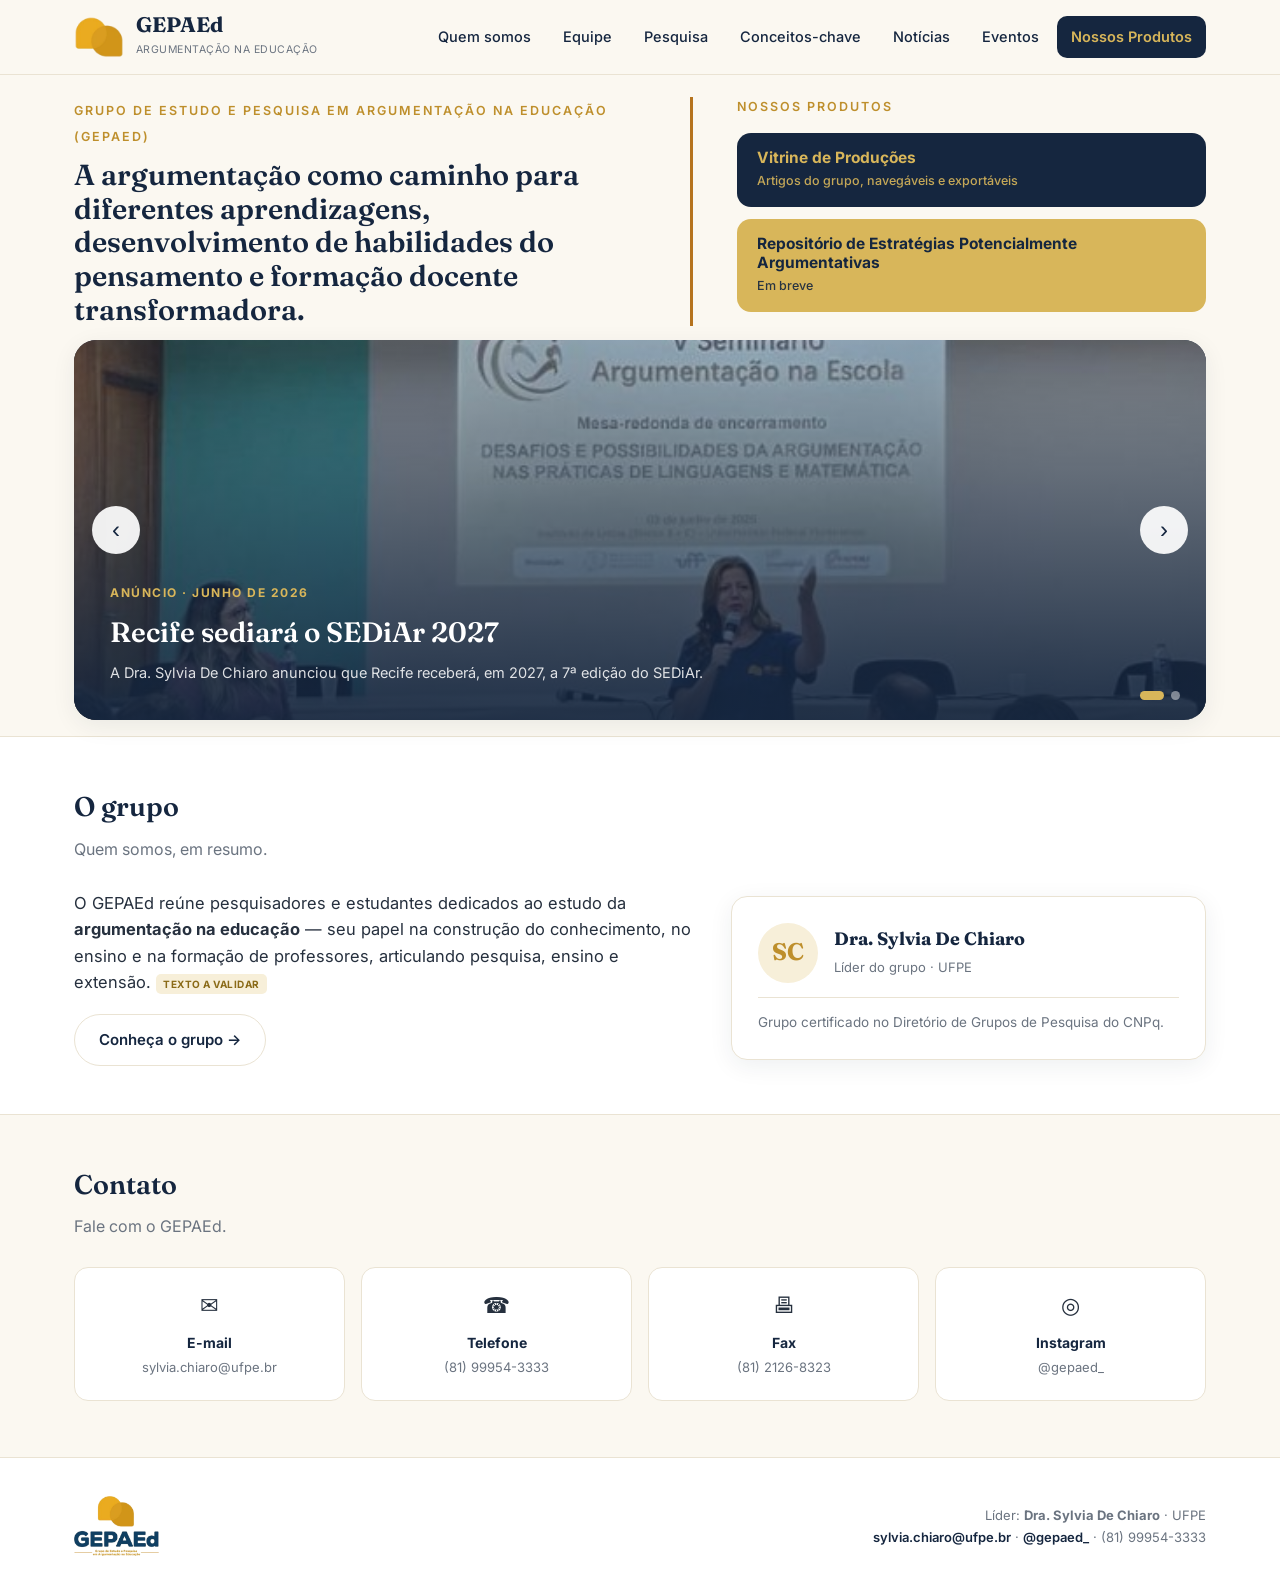
==== commit c0f6257d: "Home: bloco 'Nossos produtos' (barra dourada), eyebrow (GEPAEd) + texto descritivo, hero compacto (c" ====
--- a/index.html
+++ b/index.html
@@ -10,13 +10,22 @@
 <body>
 <div id="site-nav"></div>
 
-<section class="band" style="padding:40px 0 14px"><div class="wrap">
-  <span class="eyebrow">Grupo de Estudo e Pesquisa em Argumentação na Educação</span>
-  <h2 style="font-size:clamp(28px,4.4vw,44px);margin-top:10px;max-width:20ch;line-height:1.08">A argumentação como caminho para uma educação crítica <span class="tag-ph">a validar</span></h2>
+<section class="band" style="padding:22px 0 8px"><div class="wrap hero-grid">
+  <div class="hero-text">
+    <span class="eyebrow">Grupo de Estudo e Pesquisa em Argumentação na Educação (GEPAEd)</span>
+    <h2 style="font-size:clamp(20px,2.7vw,29px);margin-top:10px;max-width:32ch;line-height:1.16">A argumentação como caminho para diferentes aprendizagens, desenvolvimento de habilidades do pensamento e formação docente transformadora.</h2>
+  </div>
+  <aside class="produtos">
+    <span class="prod-title">Nossos produtos</span>
+    <a class="prodbtn azul" href="https://gabrielfortes-nees.github.io/biblioteca/" target="_blank" rel="noopener">
+      <b>Vitrine de Produções</b><small>Artigos do grupo, navegáveis e exportáveis</small></a>
+    <span class="prodbtn ouro soon" aria-disabled="true">
+      <b>Repositório de Estratégias Potencialmente Argumentativas</b><small>Em breve</small></span>
+  </aside>
 </div></section>
 
 <!-- CARROSSEL: fotos + notícias -->
-<section class="band" style="padding-top:6px"><div class="wrap">
+<section class="band" style="padding:6px 0 16px"><div class="wrap">
   <div class="car" id="car"><div class="track" id="track"></div>
     <button class="nav prev" onclick="go(-1)" aria-label="anterior">‹</button>
     <button class="nav next" onclick="go(1)" aria-label="próximo">›</button>
--- a/styles.css
+++ b/styles.css
@@ -19,7 +19,7 @@
 .menu a{color:var(--navy);text-decoration:none;font-size:14.5px;padding:9px 14px;border-radius:10px;transition:.18s;font-weight:500}
 .menu a:hover{background:var(--gold-bg)}
 .menu a.active{color:var(--gold);font-weight:600}
-.menu a.cta{background:var(--navy);color:#fff;font-weight:600}.menu a.cta:hover{background:var(--navy2)}
+.menu a.cta{background:var(--navy);color:var(--gold-2);font-weight:600}.menu a.cta:hover{background:var(--navy2)}
 .burger{display:none;background:none;border:0;font-size:26px;color:var(--navy);cursor:pointer;line-height:1;padding:6px}
 
 /* page header (sub-páginas) */
@@ -51,10 +51,24 @@
 .btn.s{background:transparent;color:var(--navy);border:1.5px solid var(--line)}.btn.s:hover{border-color:var(--gold-2);background:var(--card)}
 .center{text-align:center}
 
+/* hero com bloco de produtos */
+.hero-grid{display:grid;grid-template-columns:1.1fr 1fr;gap:48px;align-items:stretch}
+.produtos{border-left:3px solid #B5731E;padding:0 0 0 44px;display:flex;flex-direction:column;justify-content:flex-start}
+.prod-title{display:block;color:var(--gold);font-weight:600;font-size:12.5px;letter-spacing:2px;text-transform:uppercase;margin-bottom:16px}
+.prodbtn{display:flex;flex-direction:column;gap:3px;border-radius:14px;padding:16px 20px;text-decoration:none;margin-bottom:12px;transition:.2s}
+.prodbtn:last-child{margin-bottom:0}
+.prodbtn b{font-size:15.5px;font-weight:700;line-height:1.22}
+.prodbtn small{font-size:12.5px;font-weight:500;opacity:.9}
+.prodbtn.azul{background:var(--navy);color:var(--gold-2)}
+.prodbtn.azul:hover{background:var(--navy2);transform:translateY(-2px)}
+.prodbtn.ouro{background:var(--gold-2);color:var(--navy)}
+.prodbtn.ouro.soon{cursor:default}
+@media(max-width:880px){.hero-grid{grid-template-columns:1fr;gap:24px}}
+
 /* carousel */
 .car{position:relative;border-radius:22px;overflow:hidden;box-shadow:var(--shadow);background:var(--navy)}
 .car .track{display:flex;transition:transform .55s cubic-bezier(.4,0,.2,1)}
-.slide{min-width:100%;height:420px;position:relative;display:flex;align-items:flex-end;padding:38px;color:#fff;text-decoration:none}
+.slide{min-width:100%;height:380px;position:relative;display:flex;align-items:flex-end;padding:36px;color:#fff;text-decoration:none}
 .slide .ph{position:absolute;inset:0;z-index:0}
 .slide .cap{position:relative;z-index:1;max-width:60ch}
 .slide .cap small{display:block;color:var(--gold-2);font-weight:700;font-size:12px;letter-spacing:1.5px;text-transform:uppercase;margin-bottom:8px}
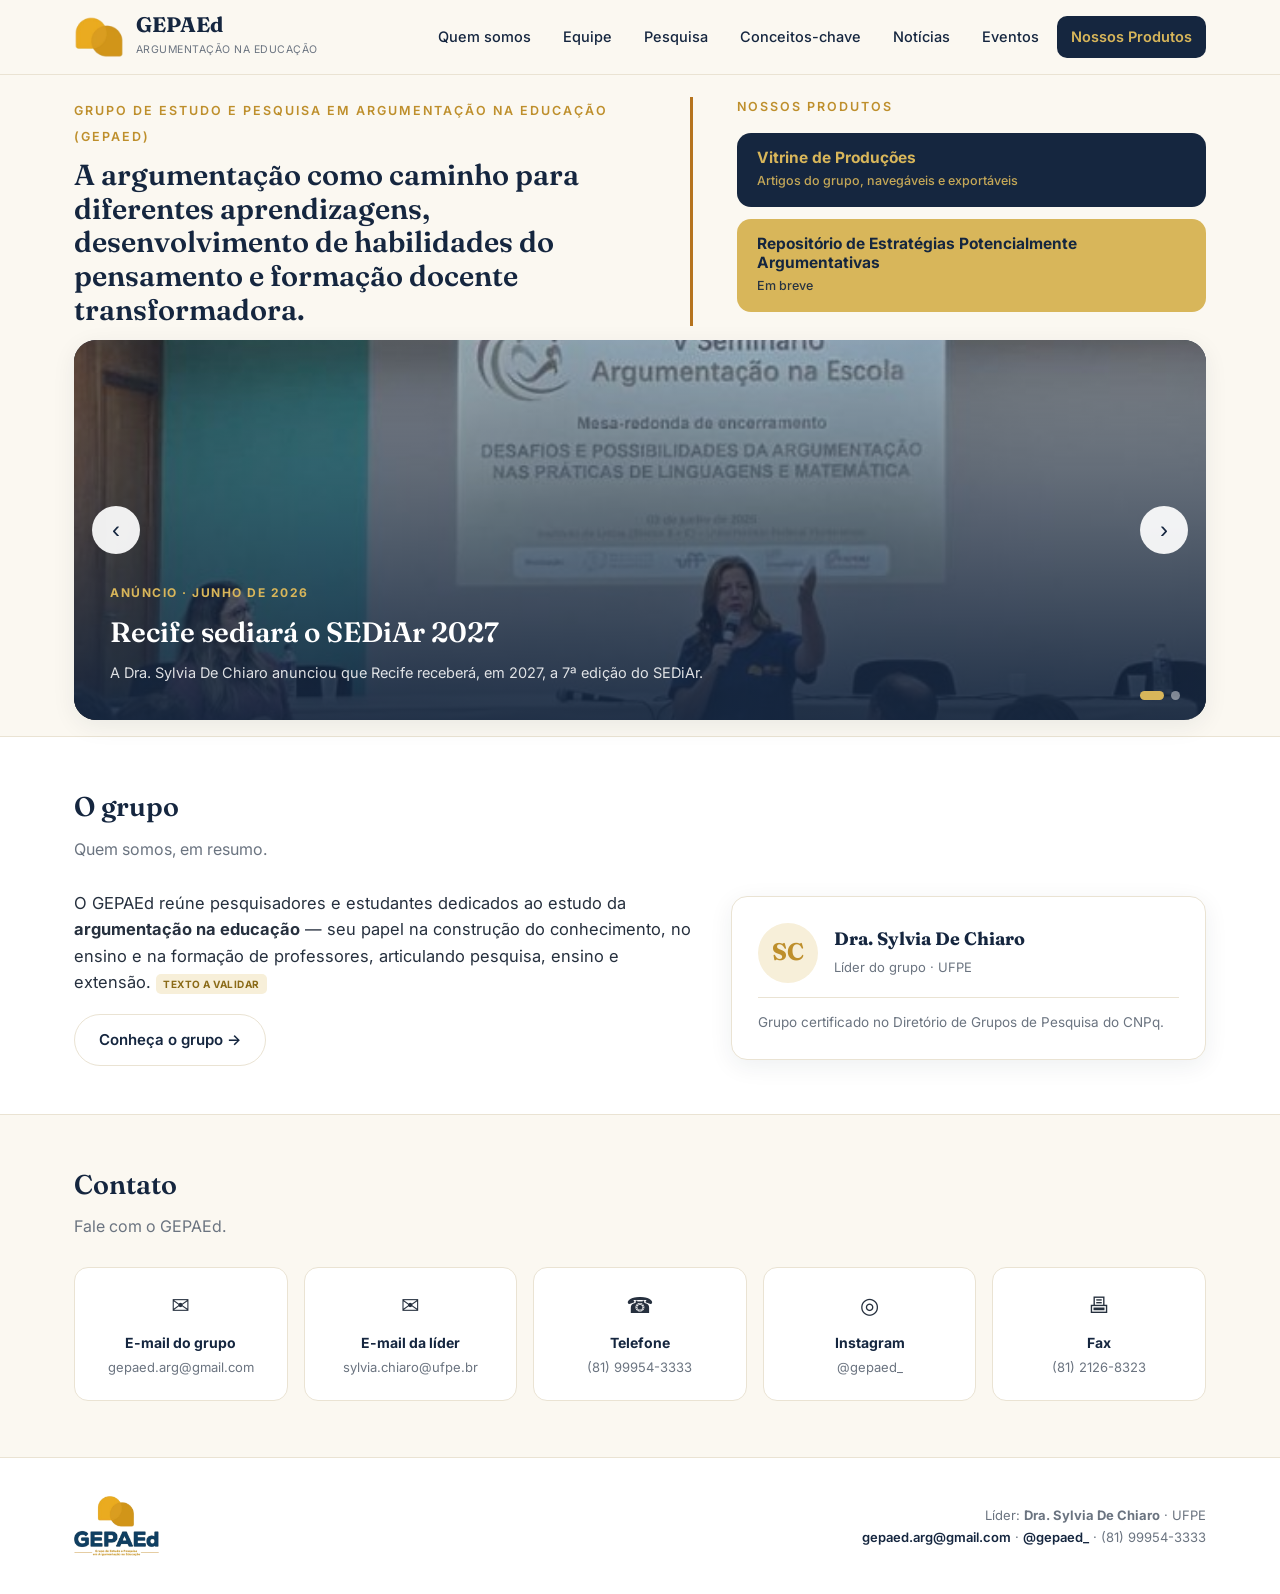
==== commit 0bd3ed0a: "E-mail do grupo gepaed.arg@gmail.com (contato + rodapé); nomes curtos na equipe/dados" ====
--- a/index.html
+++ b/index.html
@@ -3,6 +3,14 @@
 <head>
 <meta charset="utf-8"><meta name="viewport" content="width=device-width, initial-scale=1">
 <title>GEPAEd — Grupo de Estudo e Pesquisa em Argumentação na Educação</title>
+<meta name="description" content="GEPAEd — Grupo de Estudo e Pesquisa em Argumentação na Educação. Pesquisa, ensino e extensão sobre a argumentação na construção do conhecimento e na formação docente.">
+<meta property="og:type" content="website">
+<meta property="og:title" content="GEPAEd — Grupo de Estudo e Pesquisa em Argumentação na Educação">
+<meta property="og:description" content="GEPAEd — Grupo de Estudo e Pesquisa em Argumentação na Educação. Pesquisa, ensino e extensão sobre a argumentação na construção do conhecimento e na formação docente.">
+<meta property="og:image" content="https://gabrielfortes-nees.github.io/gepaed-site/img/og.png">
+<meta name="twitter:card" content="summary_large_image">
+<link rel="icon" type="image/png" href="img/favicon.png">
+<link rel="apple-touch-icon" href="img/apple-touch-icon.png">
 <link rel="preconnect" href="https://fonts.googleapis.com"><link rel="preconnect" href="https://fonts.gstatic.com" crossorigin>
 <link href="https://fonts.googleapis.com/css2?family=Fraunces:opsz,wght@9..144,500;9..144,600;9..144,700&family=Inter:wght@400;500;600;700&display=swap" rel="stylesheet">
 <link rel="stylesheet" href="styles.css">
@@ -17,7 +25,7 @@
   </div>
   <aside class="produtos">
     <span class="prod-title">Nossos produtos</span>
-    <a class="prodbtn azul" href="https://gabrielfortes-nees.github.io/biblioteca/" target="_blank" rel="noopener">
+    <a class="prodbtn azul js-vitrine" href="#" target="_blank" rel="noopener">
       <b>Vitrine de Produções</b><small>Artigos do grupo, navegáveis e exportáveis</small></a>
     <span class="prodbtn ouro soon" aria-disabled="true">
       <b>Repositório de Estratégias Potencialmente Argumentativas</b><small>Em breve</small></span>
@@ -54,10 +62,11 @@
   <h2>Contato</h2>
   <p class="sub">Fale com o GEPAEd.</p>
   <div class="contato">
-    <a class="cbox" href="mailto:sylvia.chiaro@ufpe.br"><div class="ic">✉</div><b>E-mail</b><span>sylvia.chiaro@ufpe.br</span></a>
+    <a class="cbox" href="mailto:gepaed.arg@gmail.com"><div class="ic">✉</div><b>E-mail do grupo</b><span>gepaed.arg@gmail.com</span></a>
+    <a class="cbox" href="mailto:sylvia.chiaro@ufpe.br"><div class="ic">✉</div><b>E-mail da líder</b><span>sylvia.chiaro@ufpe.br</span></a>
     <a class="cbox" href="tel:+5581999543333"><div class="ic">☎</div><b>Telefone</b><span>(81) 99954-3333</span></a>
+    <a class="cbox" href="https://instagram.com/gepaed_" target="_blank" rel="noopener"><div class="ic">◎</div><b>Instagram</b><span>@gepaed_</span></a>
     <div class="cbox"><div class="ic">🖶</div><b>Fax</b><span>(81) 2126-8323</span></div>
-    <a class="cbox" href="https://instagram.com/gepaed_" target="_blank" rel="noopener"><div class="ic">◎</div><b>Instagram</b><span>@gepaed_</span></a>
   </div>
 </div></section>
 
--- a/styles.css
+++ b/styles.css
@@ -87,7 +87,7 @@
 .sobre .lider .who{display:flex;align-items:center;gap:16px}
 .sobre .lider .av{width:60px;height:60px;border-radius:50%;background:var(--gold-bg);color:var(--gold);display:grid;place-items:center;font-family:Fraunces;font-weight:700;font-size:24px}
 .sobre .lider h3{color:var(--navy);font-size:18px}.sobre .lider span{color:var(--muted);font-size:13px}
-.contato{display:grid;grid-template-columns:repeat(4,1fr);gap:16px}
+.contato{display:grid;grid-template-columns:repeat(auto-fit,minmax(195px,1fr));gap:16px}
 .cbox{background:var(--card);border:1px solid var(--line);border-radius:14px;padding:20px;text-align:center;text-decoration:none;display:block;transition:.2s}
 .cbox:hover{border-color:var(--gold-2);transform:translateY(-3px);box-shadow:var(--shadow-h)}
 .cbox .ic{font-size:22px;margin-bottom:8px}.cbox b{display:block;color:var(--navy);font-size:14px}.cbox span{color:var(--muted);font-size:13px;word-break:break-word}
